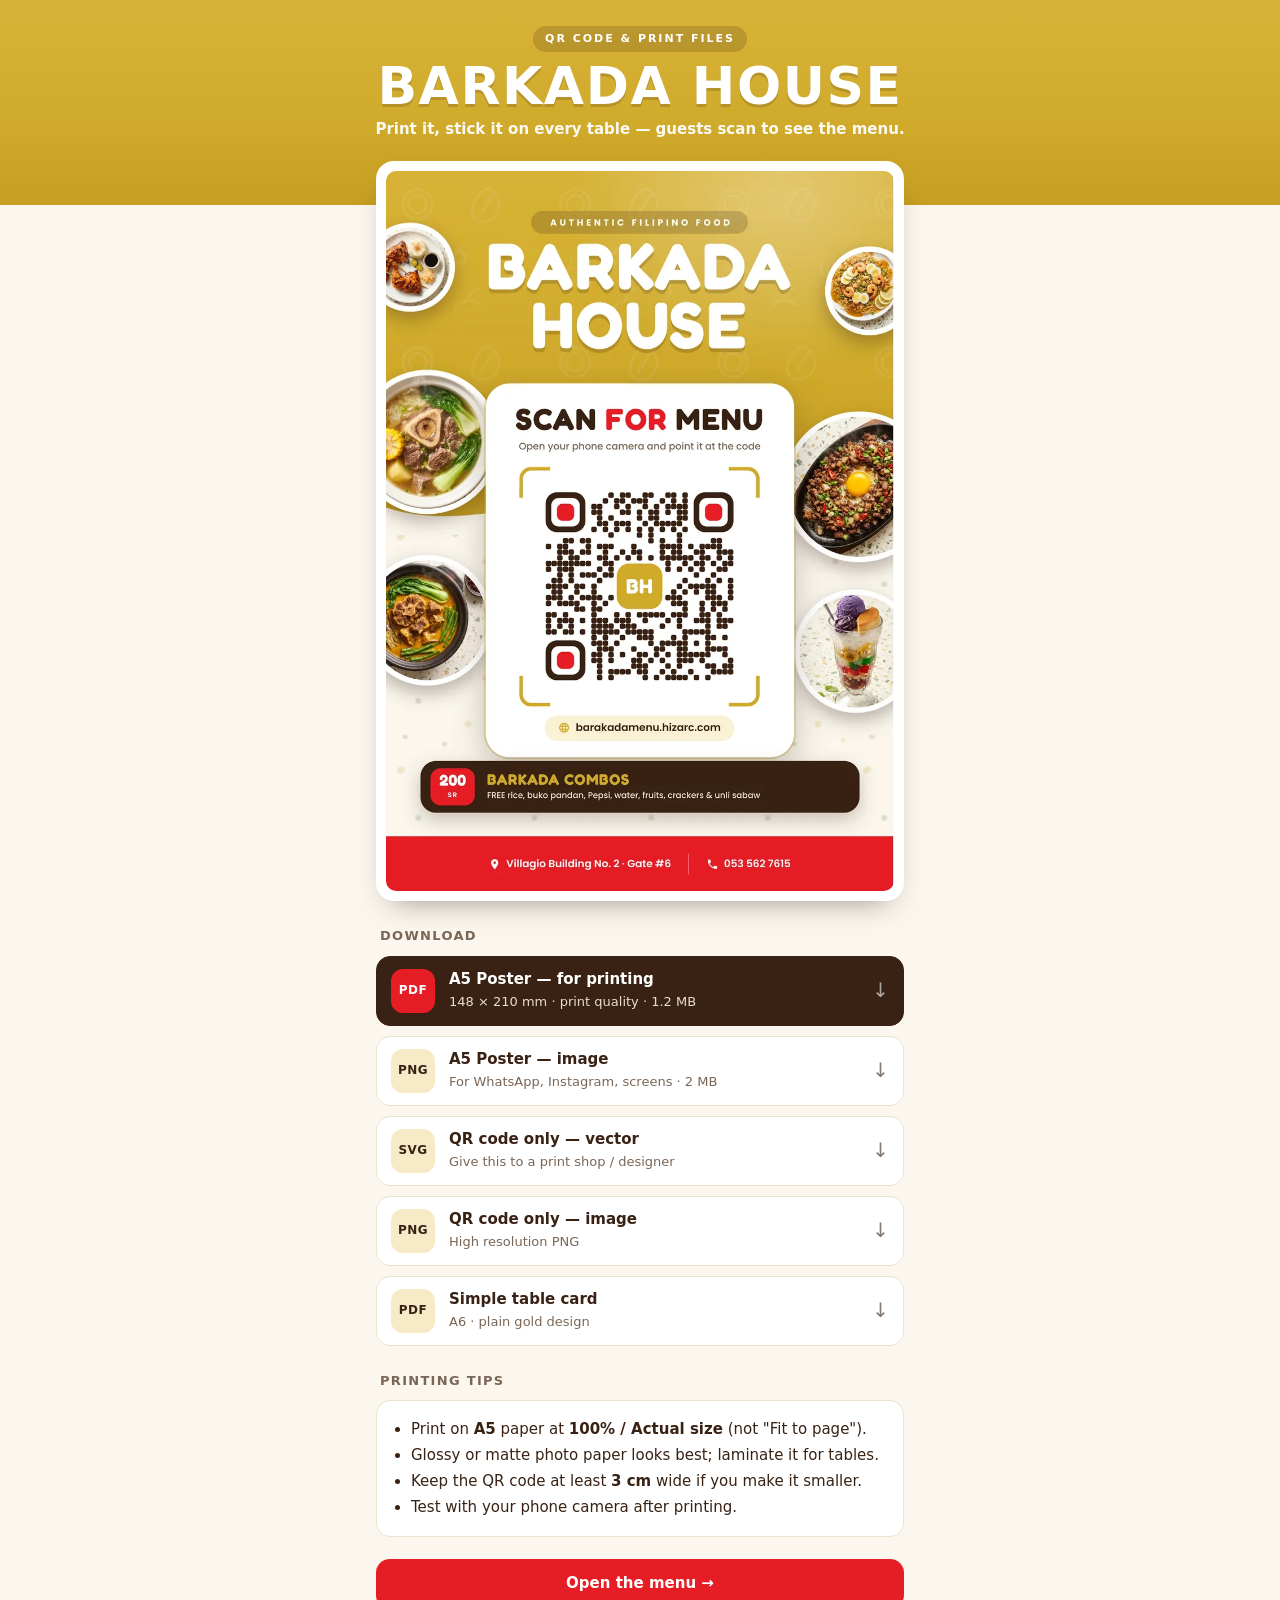
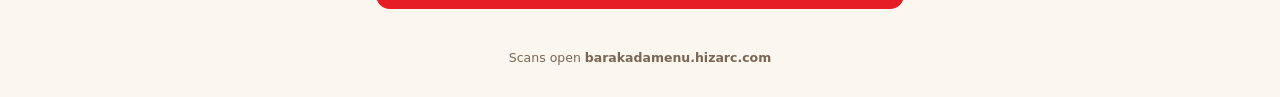
==== qr/index.html @ a8cfa37f "Add A5 QR poster and /qr/ download page Themed A5 poster (PDF for print, PNG for sharing) with a sty" ====
<!doctype html>
<html lang="en">
<head>
<meta charset="utf-8">
<meta name="viewport" content="width=device-width, initial-scale=1, viewport-fit=cover">
<title>Barkada House — QR Code &amp; Print Files</title>
<meta name="robots" content="noindex">
<meta name="theme-color" content="#D0AA2B">
<link rel="icon" href="../assets/img/icon-192.png" type="image/png">
<style>
  :root { --gold:#D0AA2B; --gold-lt:#F6EBC6; --brown:#392214; --red:#E61D25; --cream:#FBF7EE; --muted:#7A6656; --line:#EDE3CF; }
  * { box-sizing: border-box; margin: 0; padding: 0; }
  body { font: 15px/1.45 system-ui, -apple-system, "Segoe UI", Roboto, Arial, sans-serif; color: var(--brown); background: var(--cream); }
  header { background: linear-gradient(180deg, #D8B337, var(--gold) 60%, #C79E22); color: #fff; text-align: center; padding: max(26px, env(safe-area-inset-top)) 20px 64px; }
  .kick { display: inline-block; font-size: 11px; font-weight: 700; letter-spacing: .18em; background: rgba(57,34,20,.18); padding: 5px 12px; border-radius: 99px; }
  h1 { font: 900 clamp(34px, 11vw, 52px)/.95 "Arial Rounded MT Bold", ui-rounded, system-ui, sans-serif; text-transform: uppercase; letter-spacing: .03em; margin-top: 10px; text-shadow: 0 3px 0 rgba(57,34,20,.18); }
  header p.sub { margin-top: 8px; font-weight: 600; opacity: .95; }
  main { max-width: 560px; margin: -44px auto 0; padding: 0 16px 40px; }
  .poster { display: block; background: #fff; border-radius: 18px; padding: 10px; box-shadow: 0 14px 30px -16px rgba(57,34,20,.55); }
  .poster img { display: block; width: 100%; height: auto; border-radius: 10px; }
  h2 { font-size: 13px; letter-spacing: .1em; text-transform: uppercase; color: var(--muted); margin: 26px 4px 10px; }
  .list { display: grid; gap: 10px; }
  .dl { display: flex; align-items: center; gap: 14px; text-decoration: none; color: inherit; background: #fff; border: 1.5px solid var(--line); border-radius: 14px; padding: 12px 14px; }
  .dl:active { transform: scale(.99); }
  .dl.main { background: var(--brown); color: #fff; border-color: var(--brown); }
  .ic { flex: none; width: 44px; height: 44px; border-radius: 12px; display: grid; place-items: center; font-weight: 900; font-size: 12px; letter-spacing: .04em; background: var(--gold-lt); color: var(--brown); }
  .dl.main .ic { background: var(--red); color: #fff; }
  .t { font-weight: 800; }
  .d { font-size: 13px; color: var(--muted); }
  .dl.main .d { color: #E9DCCB; }
  .ar { margin-left: auto; font-size: 20px; opacity: .6; }
  .tips { background: #fff; border: 1.5px solid var(--line); border-radius: 14px; padding: 14px 16px; }
  .tips li { margin: 4px 0 4px 18px; }
  .menu-link { display: block; text-align: center; margin-top: 22px; background: var(--red); color: #fff; text-decoration: none; font-weight: 800; padding: 14px; border-radius: 14px; }
  footer { text-align: center; color: var(--muted); font-size: 12.5px; padding: 0 20px 30px; }
</style>
</head>
<body>
<header>
  <span class="kick">QR CODE &amp; PRINT FILES</span>
  <h1>Barkada House</h1>
  <p class="sub">Print it, stick it on every table — guests scan to see the menu.</p>
</header>

<main>
  <a class="poster" href="barkada-house-qr-poster-A5.pdf" target="_blank" rel="noopener">
    <img src="poster-preview.webp" width="900" height="1275" alt="Barkada House QR menu poster — scan for menu">
  </a>

  <h2>Download</h2>
  <div class="list">
    <a class="dl main" href="barkada-house-qr-poster-A5.pdf" download>
      <span class="ic">PDF</span>
      <span><span class="t">A5 Poster — for printing</span><br><span class="d">148 × 210 mm · print quality · 1.2 MB</span></span>
      <span class="ar">↓</span>
    </a>
    <a class="dl" href="barkada-house-qr-poster-A5.png" download>
      <span class="ic">PNG</span>
      <span><span class="t">A5 Poster — image</span><br><span class="d">For WhatsApp, Instagram, screens · 2 MB</span></span>
      <span class="ar">↓</span>
    </a>
    <a class="dl" href="barkada-house-menu-qr.svg" download>
      <span class="ic">SVG</span>
      <span><span class="t">QR code only — vector</span><br><span class="d">Give this to a print shop / designer</span></span>
      <span class="ar">↓</span>
    </a>
    <a class="dl" href="barkada-house-menu-qr.png" download>
      <span class="ic">PNG</span>
      <span><span class="t">QR code only — image</span><br><span class="d">High resolution PNG</span></span>
      <span class="ar">↓</span>
    </a>
    <a class="dl" href="barkada-house-qr-table-card.pdf" download>
      <span class="ic">PDF</span>
      <span><span class="t">Simple table card</span><br><span class="d">A6 · plain gold design</span></span>
      <span class="ar">↓</span>
    </a>
  </div>

  <h2>Printing tips</h2>
  <ul class="tips">
    <li>Print on <b>A5</b> paper at <b>100% / Actual size</b> (not "Fit to page").</li>
    <li>Glossy or matte photo paper looks best; laminate it for tables.</li>
    <li>Keep the QR code at least <b>3 cm</b> wide if you make it smaller.</li>
    <li>Test with your phone camera after printing.</li>
  </ul>

  <a class="menu-link" href="../">Open the menu →</a>
</main>

<footer>Scans open <b>barakadamenu.hizarc.com</b></footer>
</body>
</html>
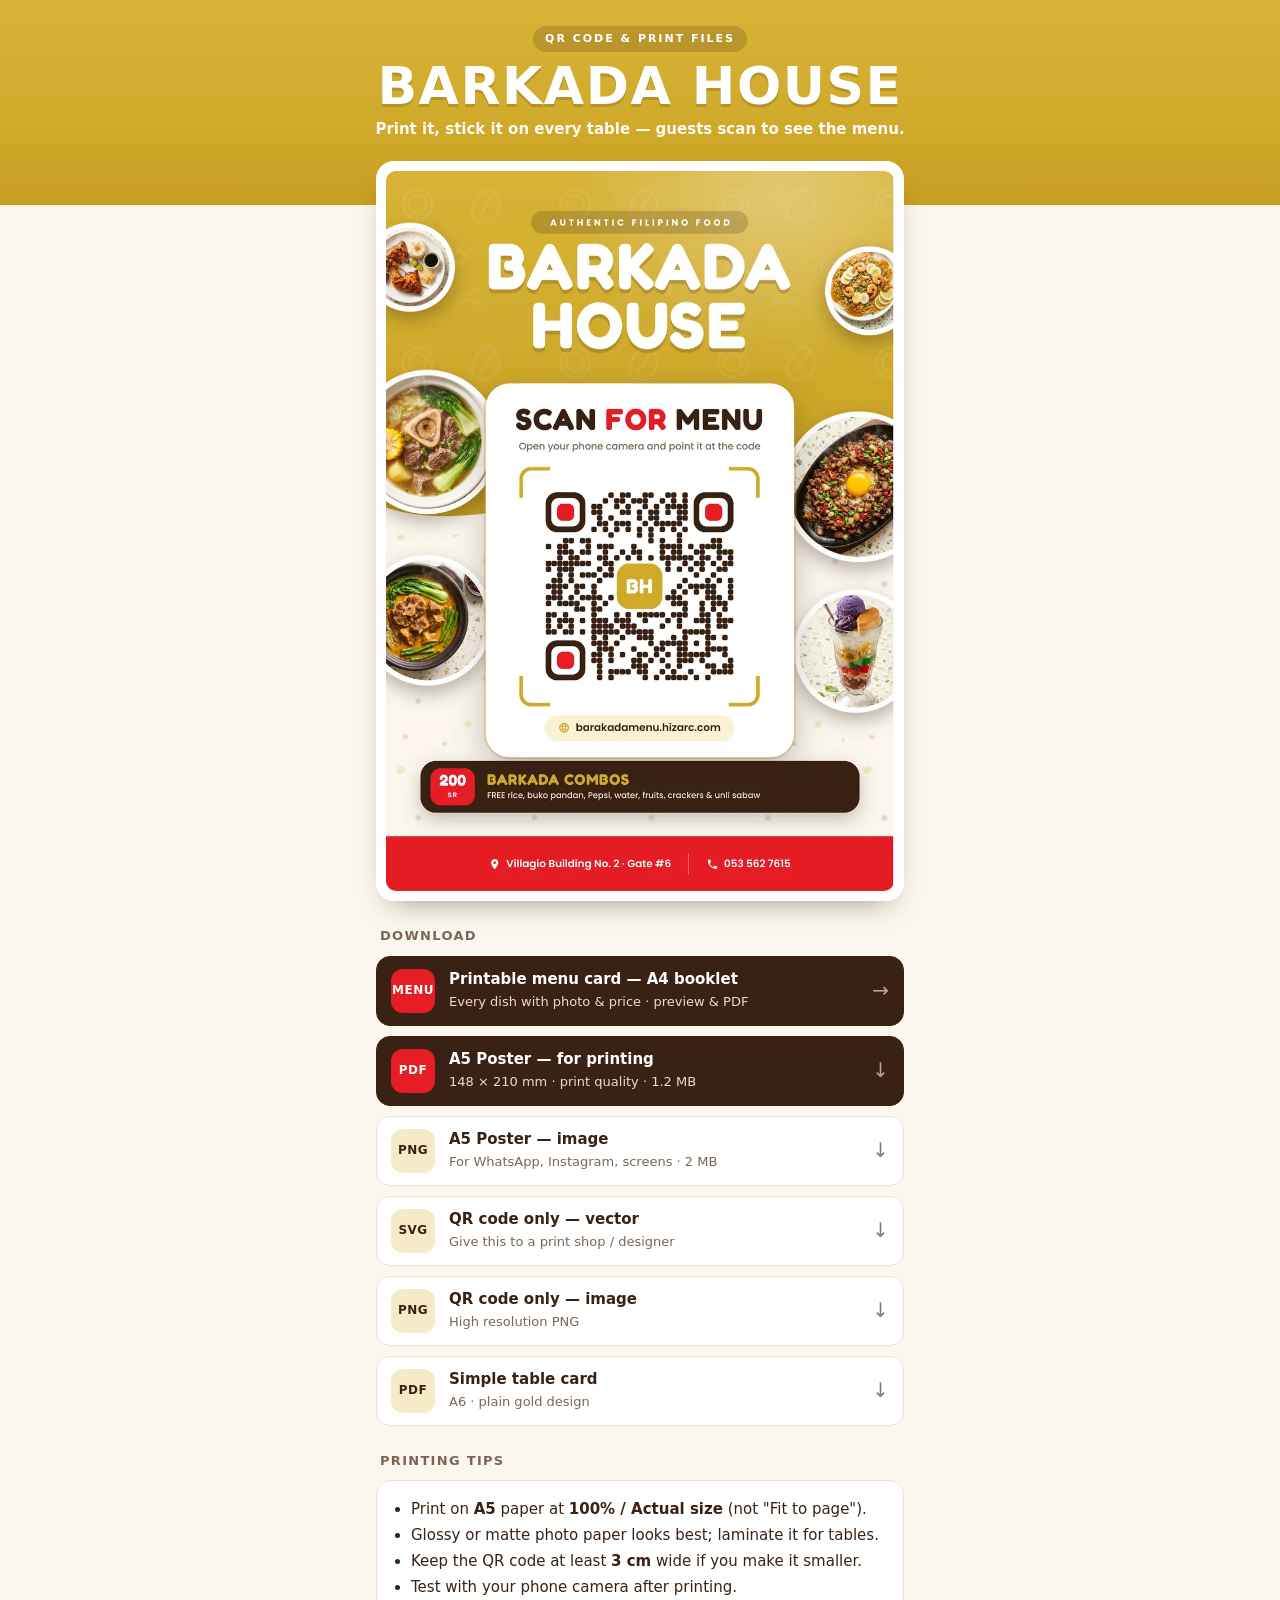
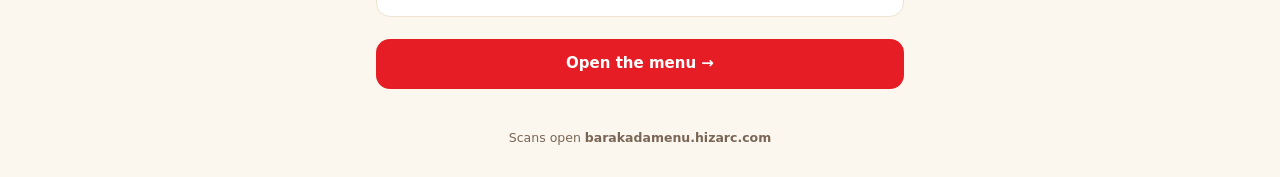
==== commit b54ca1ba: "Add printable A4 menu card at /qr/menucard 10-page A4 booklet generated from menu-data.js: cover, Ba" ====
--- a/qr/index.html
+++ b/qr/index.html
@@ -49,6 +49,11 @@
 
   <h2>Download</h2>
   <div class="list">
+    <a class="dl main" href="menucard/">
+      <span class="ic">MENU</span>
+      <span><span class="t">Printable menu card — A4 booklet</span><br><span class="d">Every dish with photo &amp; price · preview &amp; PDF</span></span>
+      <span class="ar">→</span>
+    </a>
     <a class="dl main" href="barkada-house-qr-poster-A5.pdf" download>
       <span class="ic">PDF</span>
       <span><span class="t">A5 Poster — for printing</span><br><span class="d">148 × 210 mm · print quality · 1.2 MB</span></span>
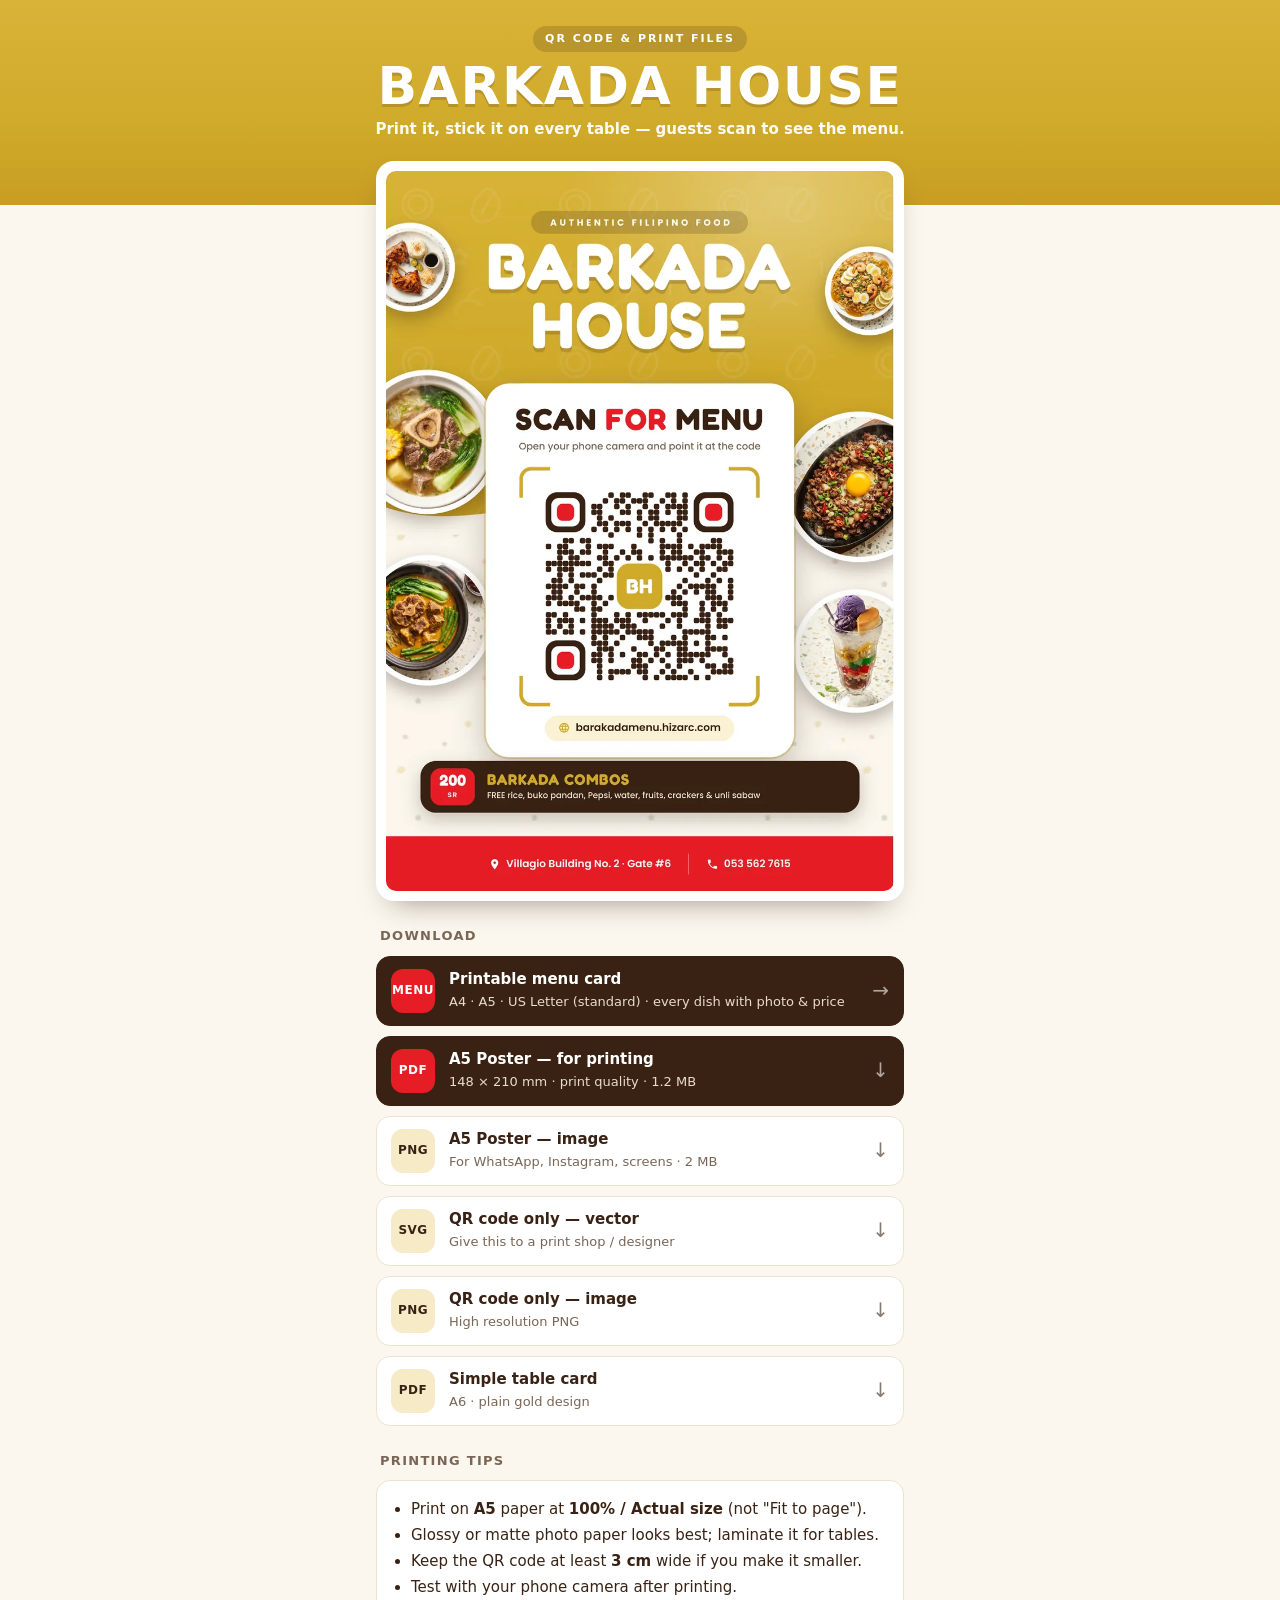
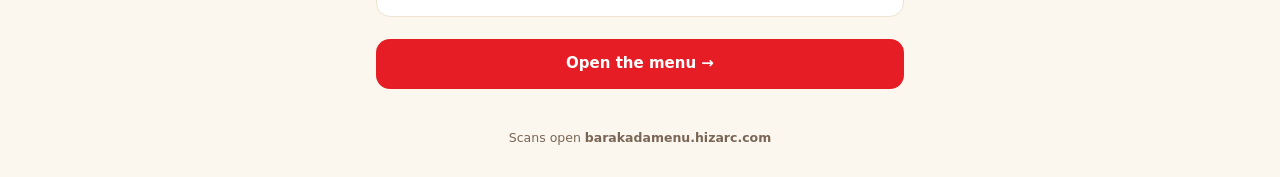
==== commit 26054a1e: "Add A5 and US Letter menu cards alongside A4 The menu card generator is now size-aware: A4 (10 pages" ====
--- a/qr/index.html
+++ b/qr/index.html
@@ -51,7 +51,7 @@
   <div class="list">
     <a class="dl main" href="menucard/">
       <span class="ic">MENU</span>
-      <span><span class="t">Printable menu card — A4 booklet</span><br><span class="d">Every dish with photo &amp; price · preview &amp; PDF</span></span>
+      <span><span class="t">Printable menu card</span><br><span class="d">A4 · A5 · US Letter (standard) · every dish with photo &amp; price</span></span>
       <span class="ar">→</span>
     </a>
     <a class="dl main" href="barkada-house-qr-poster-A5.pdf" download>
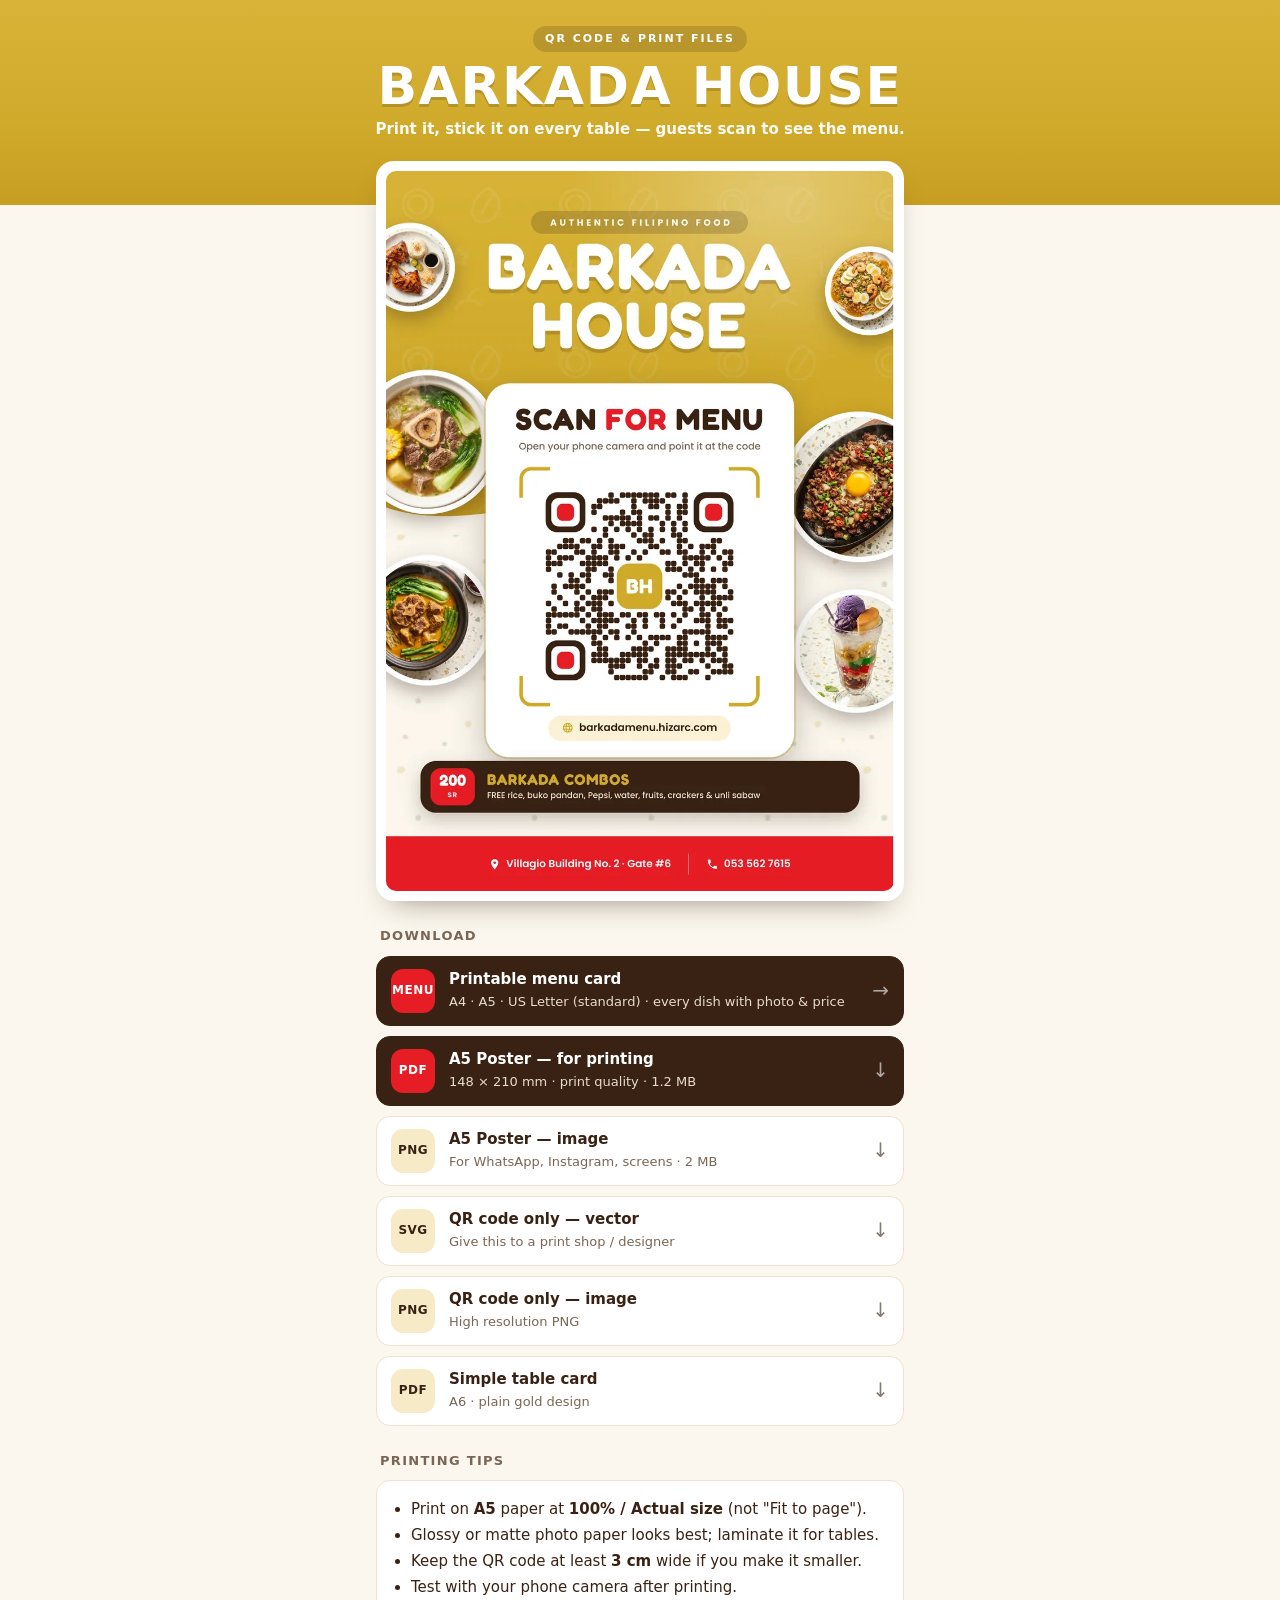
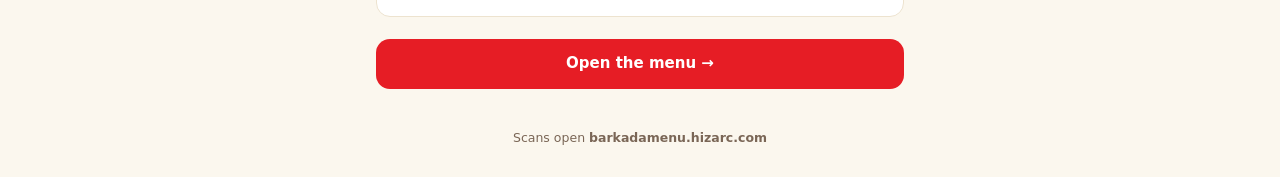
==== commit 357fc78b: "Change domain to barkadamenu.hizarc.com Fix the spelling of the domain (barkada, not barakada) in CN" ====
--- a/qr/index.html
+++ b/qr/index.html
@@ -92,6 +92,6 @@
   <a class="menu-link" href="../">Open the menu →</a>
 </main>
 
-<footer>Scans open <b>barakadamenu.hizarc.com</b></footer>
+<footer>Scans open <b>barkadamenu.hizarc.com</b></footer>
 </body>
 </html>
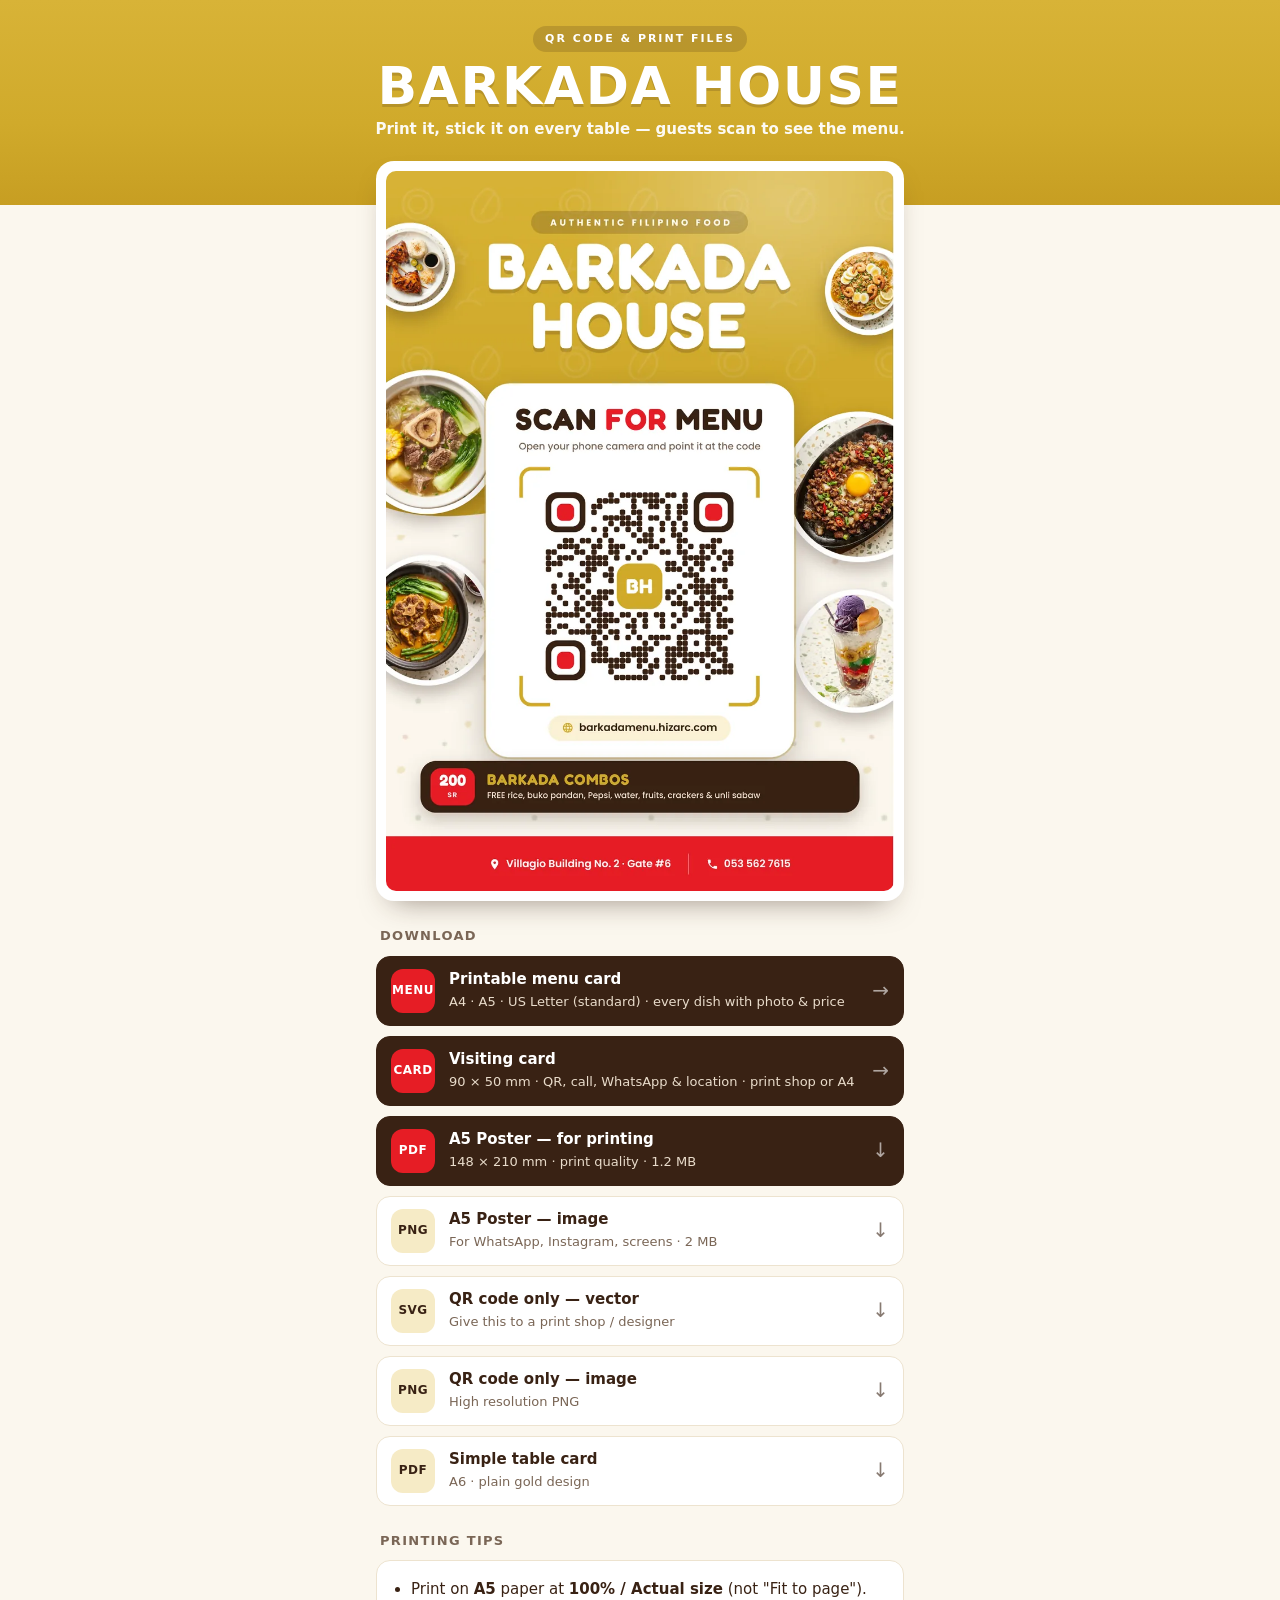
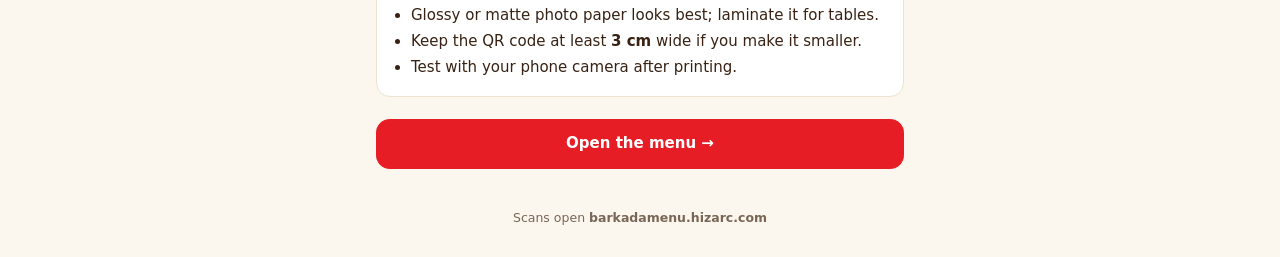
==== commit 2f1bc9d1: "Add WhatsApp ordering and a visiting card WhatsApp ordering on the digital menu: Add to order on eve" ====
--- a/qr/index.html
+++ b/qr/index.html
@@ -54,6 +54,11 @@
       <span><span class="t">Printable menu card</span><br><span class="d">A4 · A5 · US Letter (standard) · every dish with photo &amp; price</span></span>
       <span class="ar">→</span>
     </a>
+    <a class="dl main" href="visitingcard/">
+      <span class="ic">CARD</span>
+      <span><span class="t">Visiting card</span><br><span class="d">90 × 50 mm · QR, call, WhatsApp &amp; location · print shop or A4</span></span>
+      <span class="ar">→</span>
+    </a>
     <a class="dl main" href="barkada-house-qr-poster-A5.pdf" download>
       <span class="ic">PDF</span>
       <span><span class="t">A5 Poster — for printing</span><br><span class="d">148 × 210 mm · print quality · 1.2 MB</span></span>
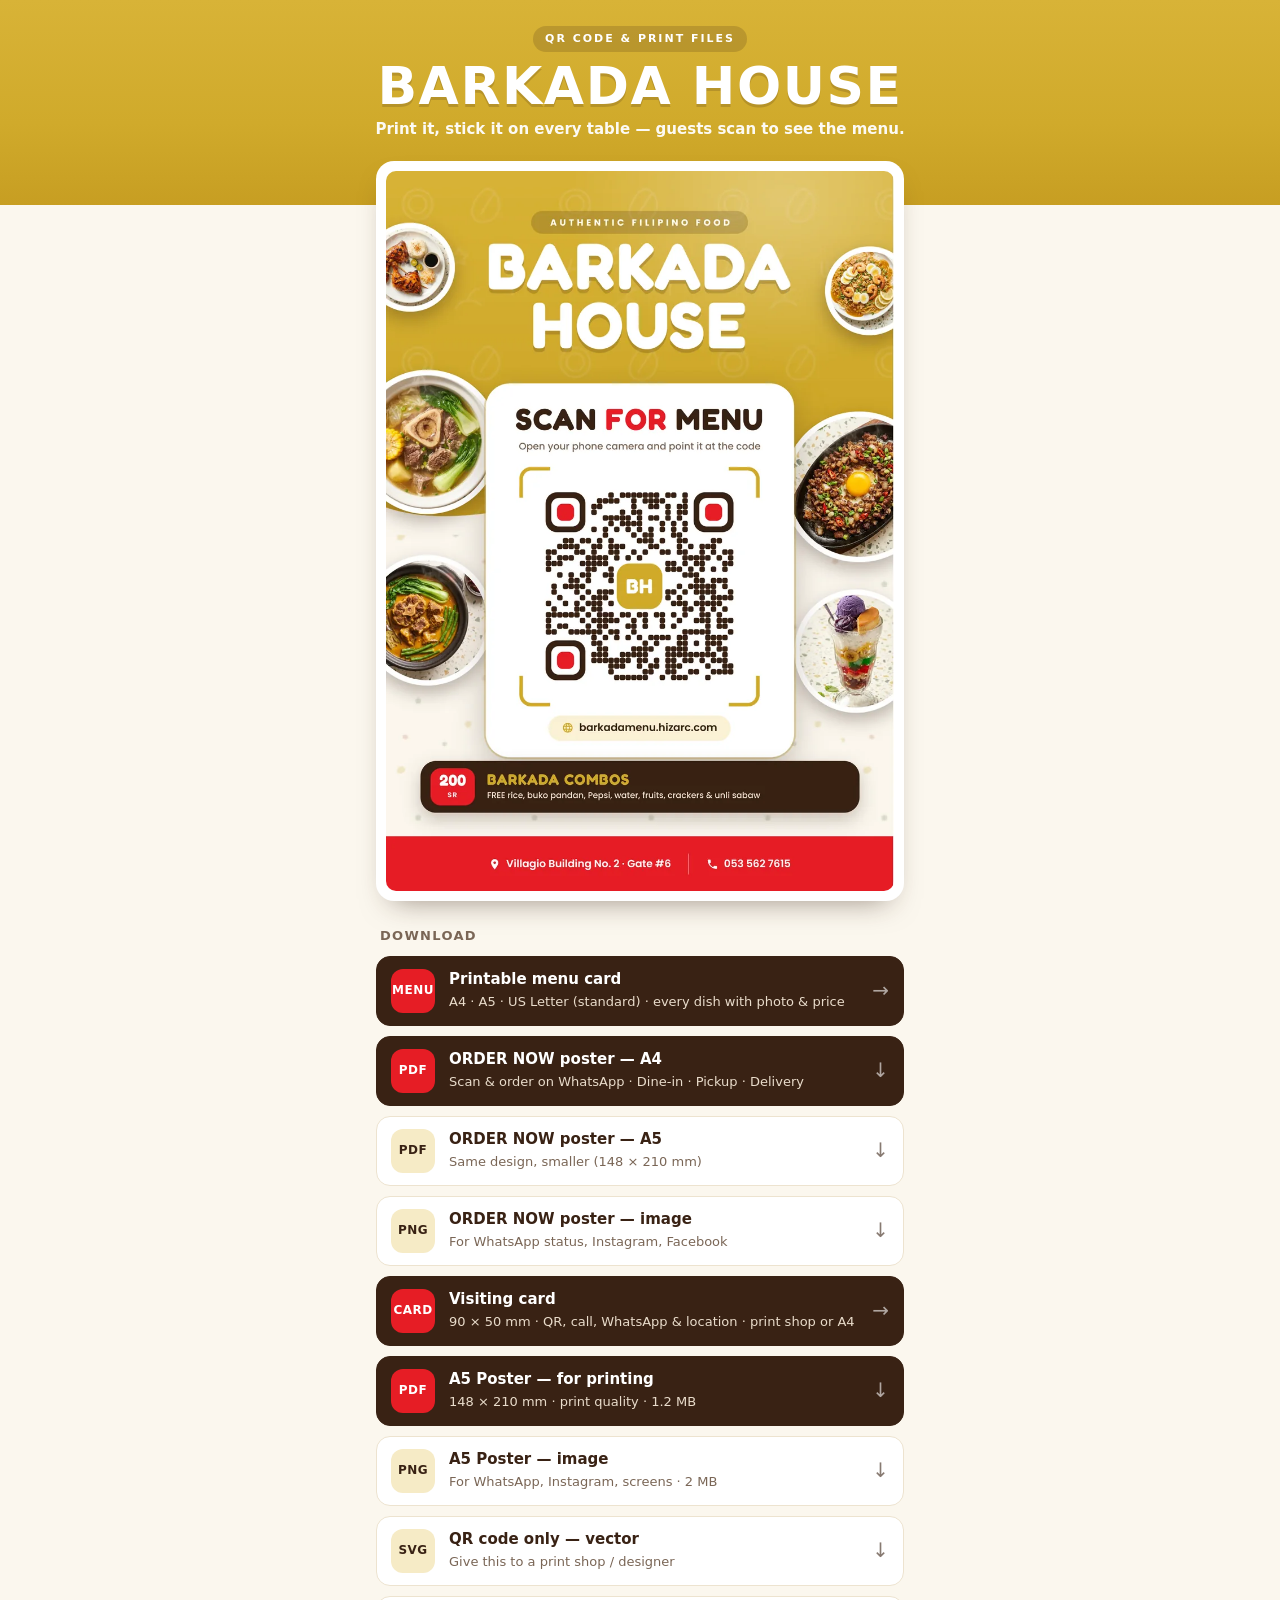
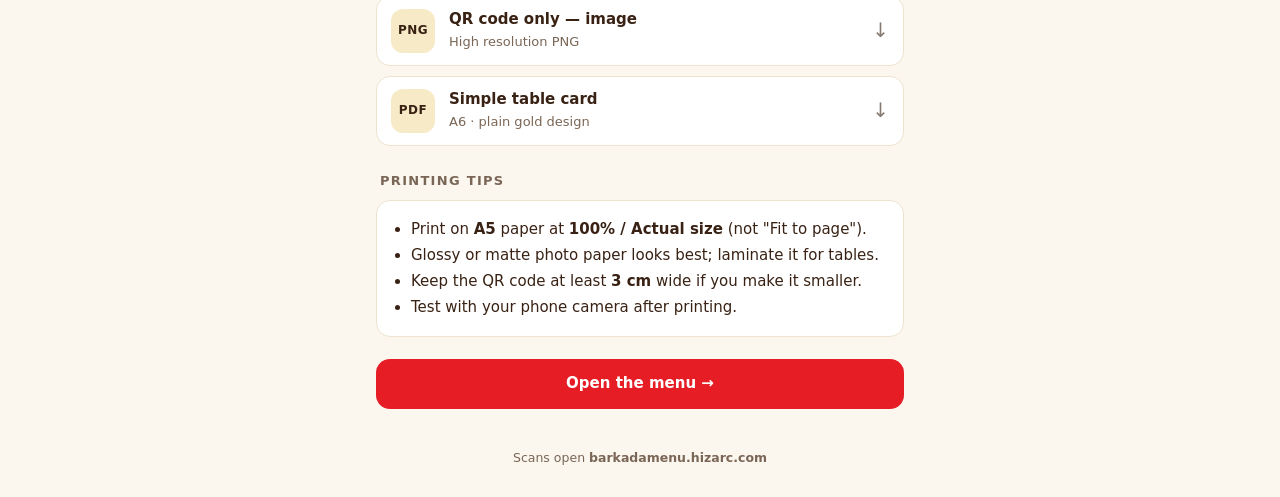
==== commit 7996ad38: "Add ORDER NOW QR poster (A4, A5, PNG) Scan-to-order poster: the QR opens the digital menu, with the " ====
--- a/qr/index.html
+++ b/qr/index.html
@@ -54,6 +54,21 @@
       <span><span class="t">Printable menu card</span><br><span class="d">A4 · A5 · US Letter (standard) · every dish with photo &amp; price</span></span>
       <span class="ar">→</span>
     </a>
+    <a class="dl main" href="order-now/barkada-house-order-now-A4.pdf" download>
+      <span class="ic">PDF</span>
+      <span><span class="t">ORDER NOW poster — A4</span><br><span class="d">Scan &amp; order on WhatsApp · Dine-in · Pickup · Delivery</span></span>
+      <span class="ar">↓</span>
+    </a>
+    <a class="dl" href="order-now/barkada-house-order-now-A5.pdf" download>
+      <span class="ic">PDF</span>
+      <span><span class="t">ORDER NOW poster — A5</span><br><span class="d">Same design, smaller (148 × 210 mm)</span></span>
+      <span class="ar">↓</span>
+    </a>
+    <a class="dl" href="order-now/barkada-house-order-now.png" download>
+      <span class="ic">PNG</span>
+      <span><span class="t">ORDER NOW poster — image</span><br><span class="d">For WhatsApp status, Instagram, Facebook</span></span>
+      <span class="ar">↓</span>
+    </a>
     <a class="dl main" href="visitingcard/">
       <span class="ic">CARD</span>
       <span><span class="t">Visiting card</span><br><span class="d">90 × 50 mm · QR, call, WhatsApp &amp; location · print shop or A4</span></span>
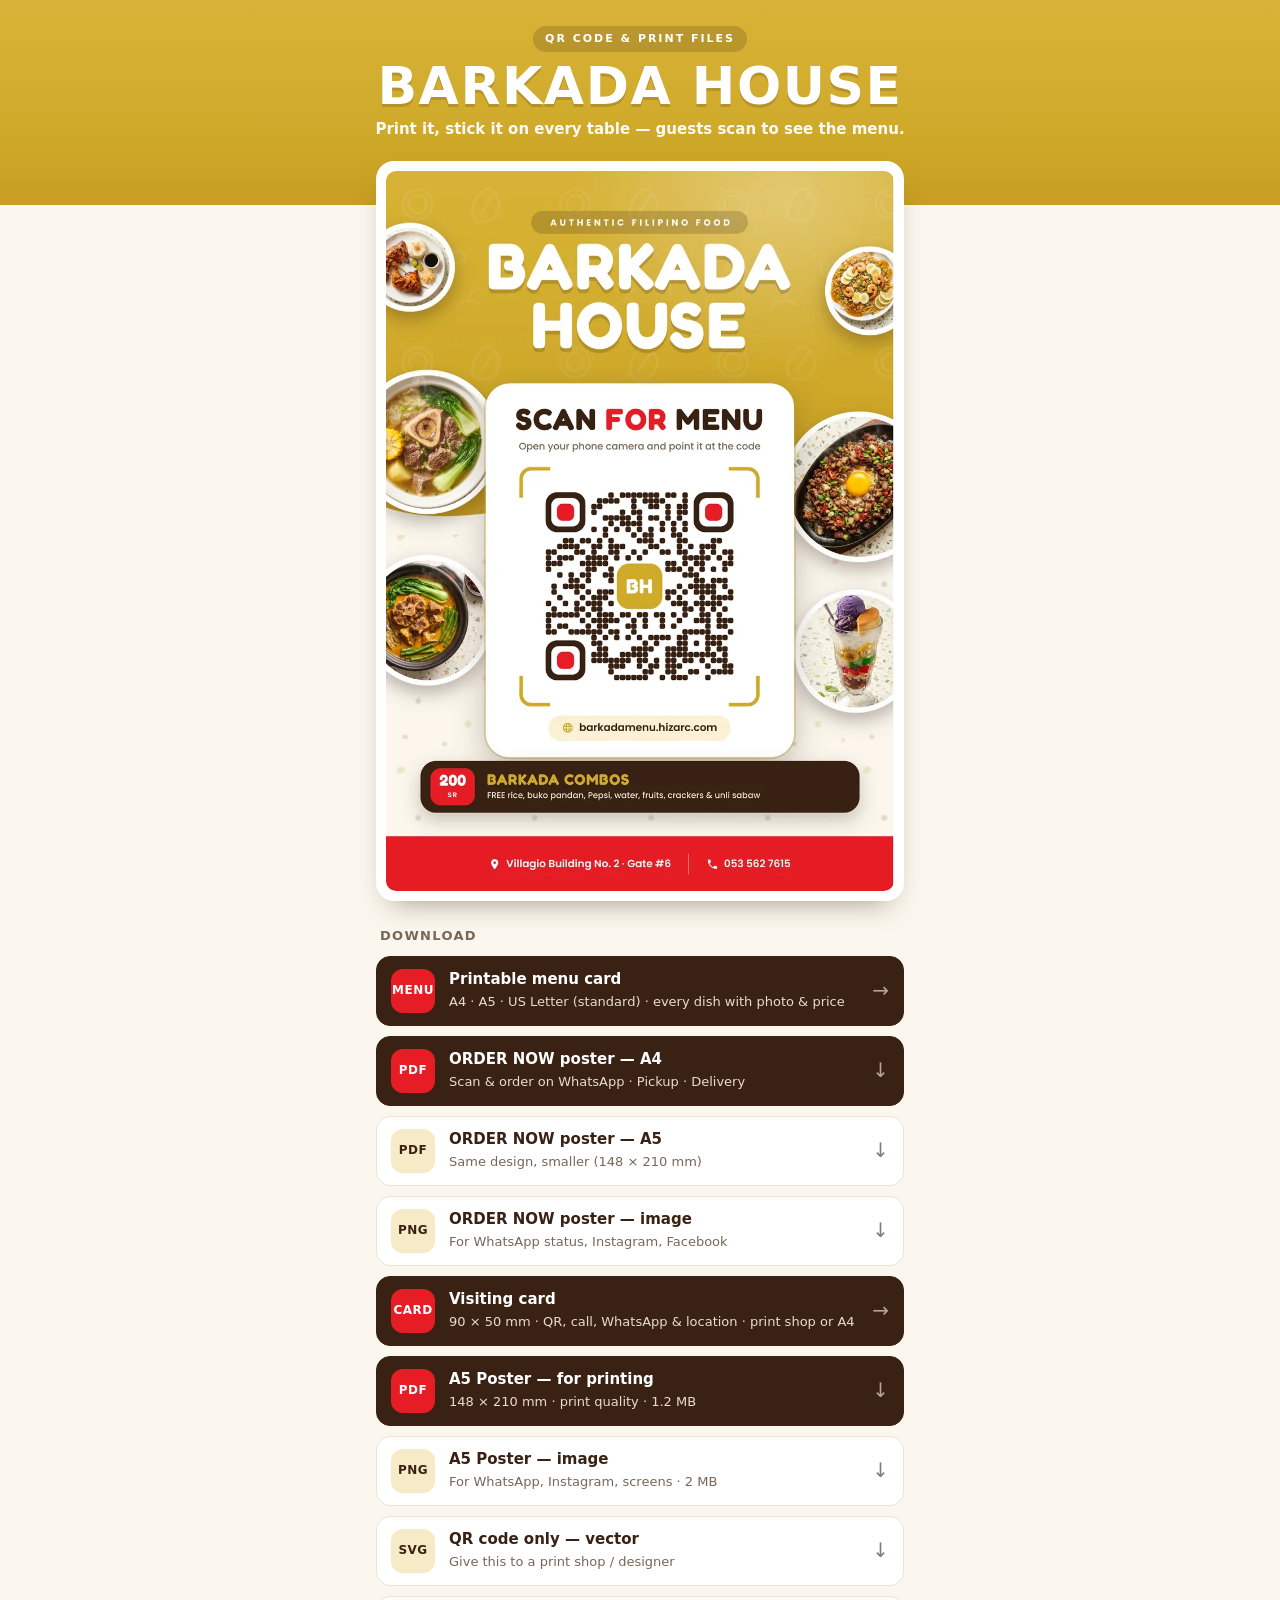
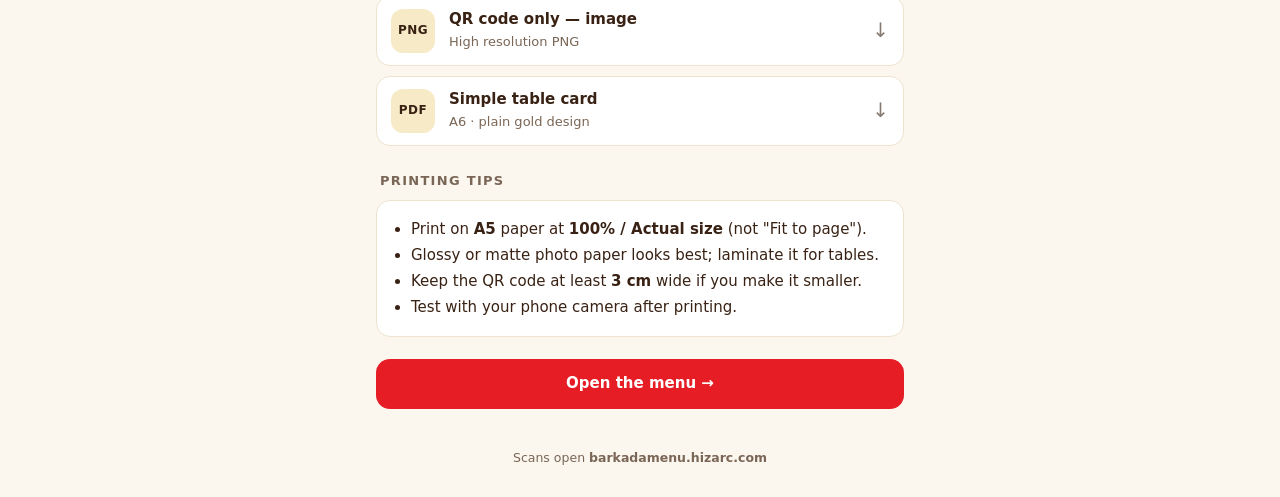
==== commit 21e2f917: "Remove the Dine-in order type Orders are Pickup or Delivery only: orderTypes in menu-data.js, the OR" ====
--- a/qr/index.html
+++ b/qr/index.html
@@ -56,7 +56,7 @@
     </a>
     <a class="dl main" href="order-now/barkada-house-order-now-A4.pdf" download>
       <span class="ic">PDF</span>
-      <span><span class="t">ORDER NOW poster — A4</span><br><span class="d">Scan &amp; order on WhatsApp · Dine-in · Pickup · Delivery</span></span>
+      <span><span class="t">ORDER NOW poster — A4</span><br><span class="d">Scan &amp; order on WhatsApp · Pickup · Delivery</span></span>
       <span class="ar">↓</span>
     </a>
     <a class="dl" href="order-now/barkada-house-order-now-A5.pdf" download>
